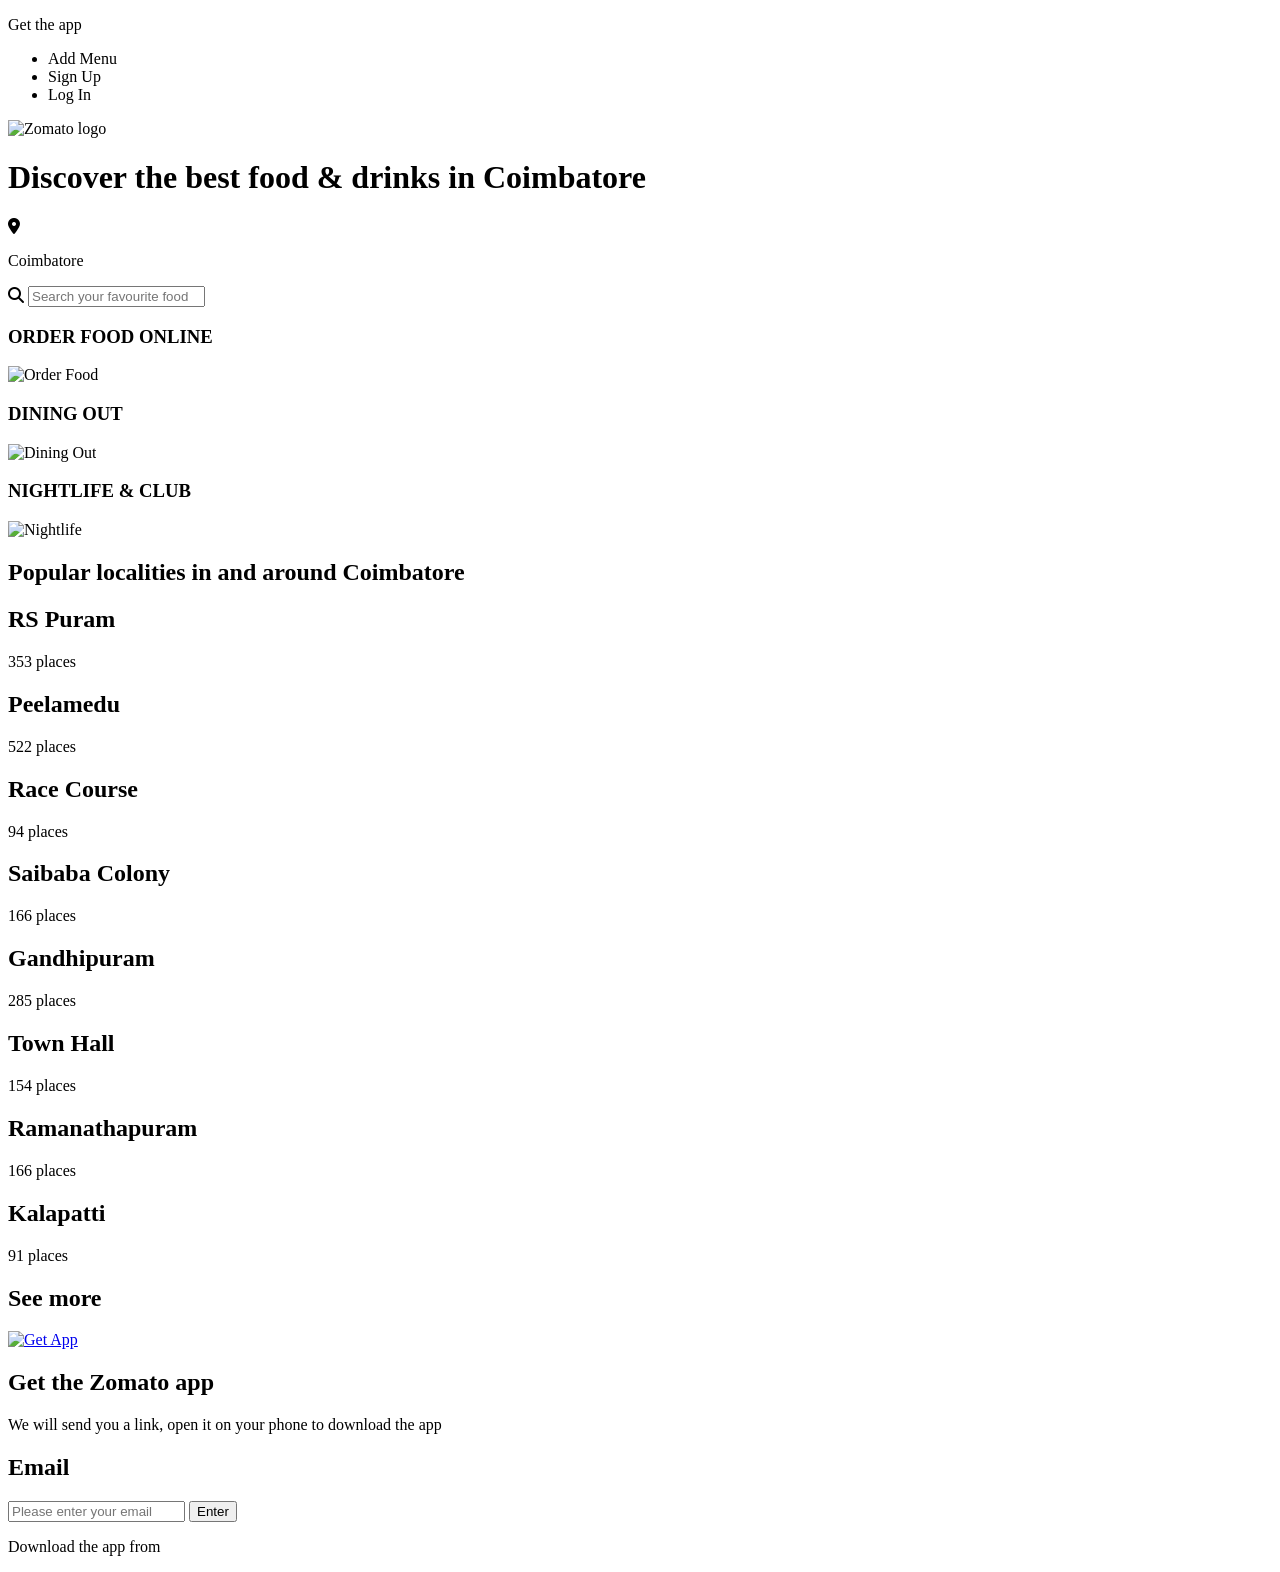
==== index.html @ 3eed9ab5 "Update stylesheet and script file references" ====
<!DOCTYPE html>
<html lang="en">
<head>
  <meta charset="UTF-8" />
  <meta name="viewport" content="width=device-width, initial-scale=1.0" />
  <title>Zomato</title>
  <link rel="icon" href="https://b.zmtcdn.com/images/logo/zomato_logo_2017.png?output-format=webp" />
  <link rel="stylesheet" href="https://cdnjs.cloudflare.com/ajax/libs/font-awesome/6.6.0/css/all.min.css" crossorigin="anonymous" />
  <link rel="stylesheet" href="style.css" />
</head>
<body>

  <!-- HEADER -->
  <header>
    <div class="nav">
      <p>Get the app</p>
      <ul class="nav-bar">
        <li>Add Menu</li>
        <li>Sign Up</li>
        <li>Log In</li>
      </ul>
    </div>
    <div class="head">
      <img class="logo" src="https://b.zmtcdn.com/web_assets/8313a97515fcb0447d2d77c276532a511583262271.png" alt="Zomato logo" />
      <h1>Discover the best food & drinks in Coimbatore</h1>
      <div class="search">
        <div class="search-item1">
          <i class="fa-solid fa-location-dot"></i>
          <p>Coimbatore</p>
        </div>
        <div class="search-item2">
          <i class="fa-solid fa-magnifying-glass"></i>
          <input type="text" placeholder="Search your favourite food" />
        </div>
      </div>
    </div>
  </header>

  <!-- SECTION CARDS -->
  <section class="section">
    <div class="section-item1">
      <h3>ORDER FOOD ONLINE</h3>
      <img src="https://b.zmtcdn.com/webFrontend/e5b8785c257af2a7f354f1addaf37e4e1647364814.jpeg" alt="Order Food" />
    </div>
    <div class="section-item1">
      <h3>DINING OUT</h3>
      <img src="https://b.zmtcdn.com/webFrontend/d026b357feb0d63c997549f6398da8cc1647364915.jpeg" alt="Dining Out" />
    </div>
    <div class="section-item1">
      <h3>NIGHTLIFE & CLUB</h3>
      <img src="https://b.zmtcdn.com/webFrontend/d9d80ef91cb552e3fdfadb3d4f4379761647365057.jpeg" alt="Nightlife" />
    </div>
  </section>

  <!-- LOCALITIES -->
  <section class="section-head">
    <h1>Popular localities in and around Coimbatore</h1>
    <div class="row1">
      <div class="section1">
        <div class="section11-item"><h1>RS Puram</h1><p>353 places</p></div>
        <div class="section11-item"><h1>Peelamedu</h1><p>522 places</p></div>
        <div class="section11-item"><h1>Race Course</h1><p>94 places</p></div>
      </div>
      <div class="section2">
        <div class="section12-item"><h1>Saibaba Colony</h1><p>166 places</p></div>
        <div class="section12-item"><h1>Gandhipuram</h1><p>285 places</p></div>
        <div class="section12-item"><h1>Town Hall</h1><p>154 places</p></div>
      </div>
      <div class="section3">
        <div class="section13-item"><h1>Ramanathapuram</h1><p>166 places</p></div>
        <div class="section13-item"><h1>Kalapatti</h1><p>91 places</p></div>
        <div class="section13-item"><h2>See more</h2></div>
      </div>
    </div>
  </section>

  <!-- ABOUT SECTION -->
  <section class="about">
    <div class="about1">
      <a href="https://www.zomato.com/mobile">
        <img src="https://b.zmtcdn.com/data/o2_assets/a500ffc2ab483bc6a550aa635f4e55531648107832.png" alt="Get App" />
      </a>
    </div>
    <div class="about2">
      <h1>Get the Zomato app</h1>
      <p>We will send you a link, open it on your phone to download the app</p>
      <div class="email">
        <h1>Email</h1>
        <input type="text" placeholder="Please enter your email" />
        <button type="button">Enter</button>
        <p>Download the app from</p>
      </div>
    </div>
  </section>

  <!-- JavaScript -->
  <script src="script.js"></script>
</body>
</html>
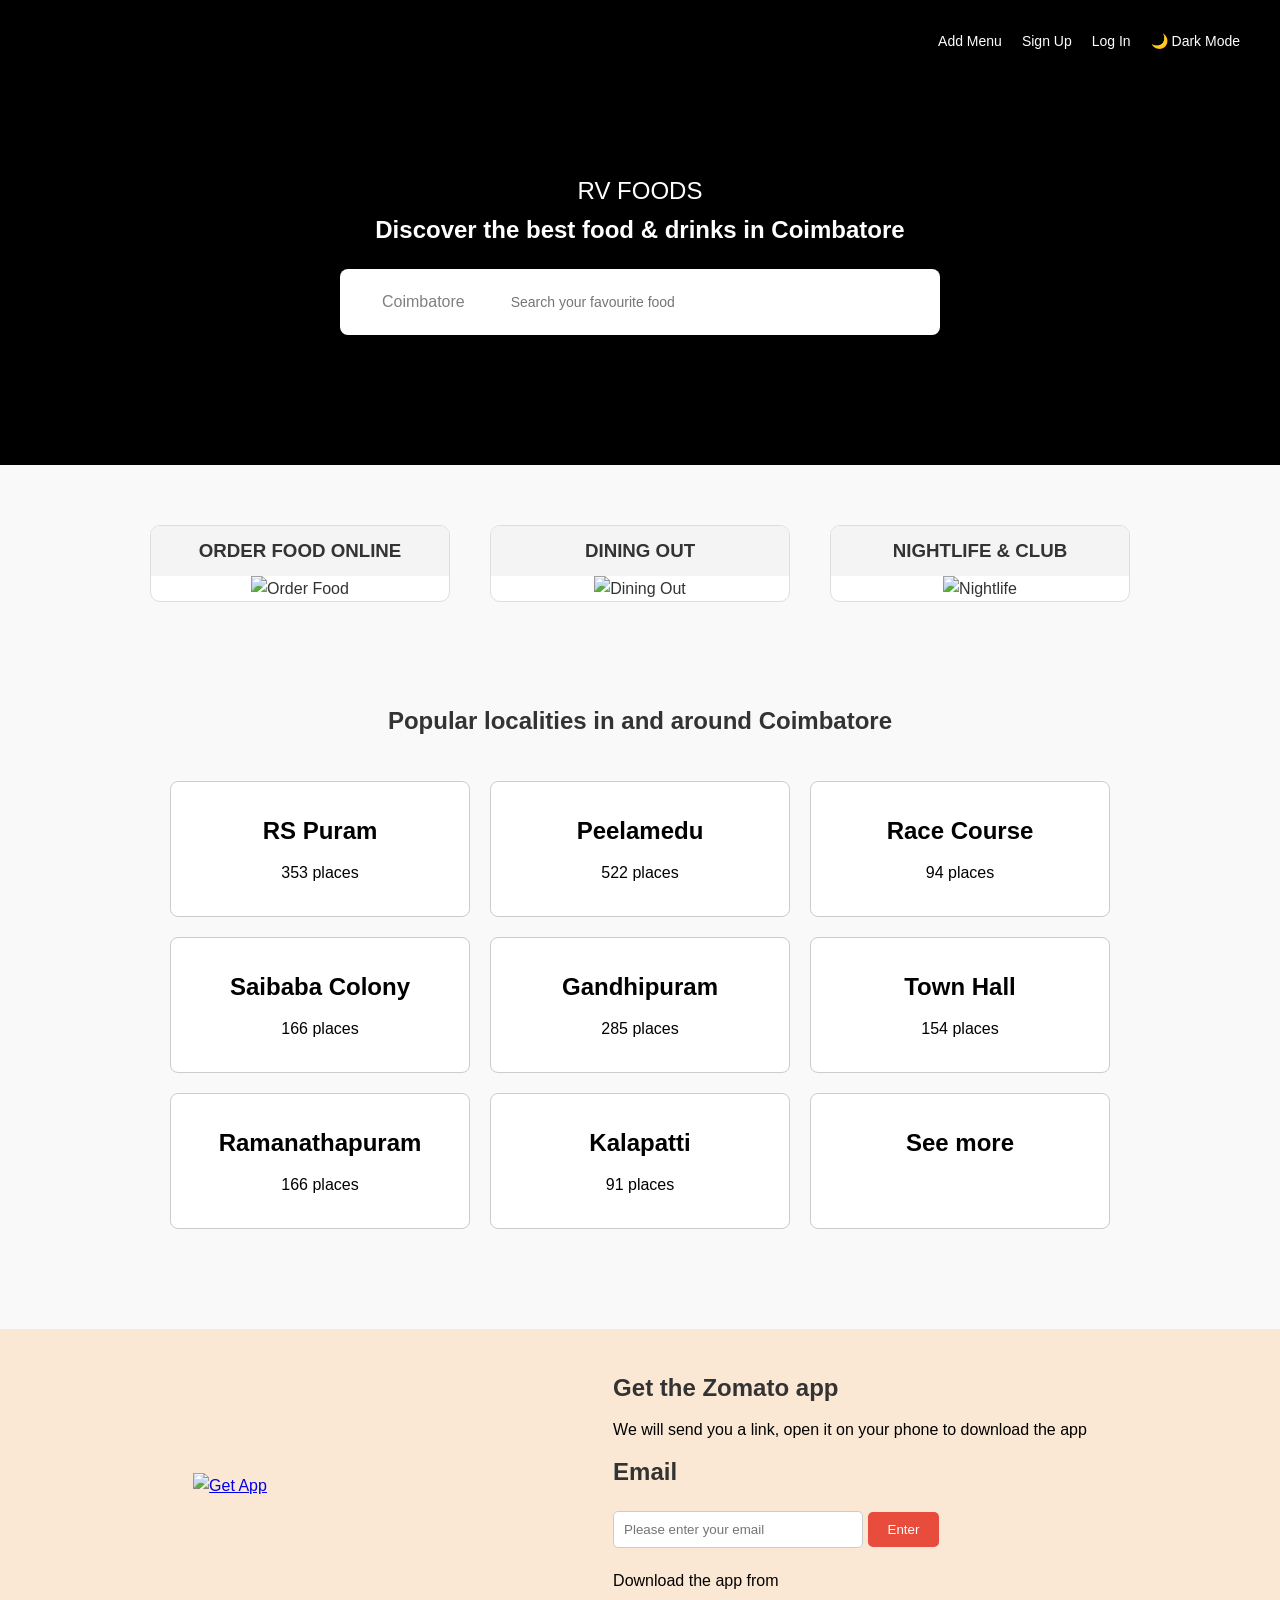
==== commit dd620bbb: "Change branding from Zomato to RV Foods Updated the HTML structure and content from Zomato to RV Foo" ====
--- a/index.html
+++ b/index.html
@@ -3,10 +3,10 @@
 <head>
   <meta charset="UTF-8" />
   <meta name="viewport" content="width=device-width, initial-scale=1.0" />
-  <title>Zomato</title>
-  <link rel="icon" href="https://b.zmtcdn.com/images/logo/zomato_logo_2017.png?output-format=webp" />
+  <title>RV</title>
+  <link rel="icon" href="https://cdn-icons-png.flaticon.com/128/1037/1037762.png" />
   <link rel="stylesheet" href="https://cdnjs.cloudflare.com/ajax/libs/font-awesome/6.6.0/css/all.min.css" crossorigin="anonymous" />
-  <link rel="stylesheet" href="style.css" />
+  <link rel="stylesheet" href="zomato.css" />
 </head>
 <body>
 
@@ -15,14 +15,16 @@
     <div class="nav">
       <p>Get the app</p>
       <ul class="nav-bar">
-        <li>Add Menu</li>
-        <li>Sign Up</li>
-        <li>Log In</li>
-      </ul>
+    <li>Add Menu</li>
+    <li>Sign Up</li>
+    <li>Log In</li>
+    <li id="theme-toggle">🌙 Dark Mode</li>
+</ul>
     </div>
     <div class="head">
-      <img class="logo" src="https://b.zmtcdn.com/web_assets/8313a97515fcb0447d2d77c276532a511583262271.png" alt="Zomato logo" />
-      <h1>Discover the best food & drinks in Coimbatore</h1>
+    
+     <h1>RV FOODS</h1>
+      <h2>Discover the best food & drinks in Coimbatore</h2>
       <div class="search">
         <div class="search-item1">
           <i class="fa-solid fa-location-dot"></i>
@@ -94,6 +96,6 @@
   </section>
 
   <!-- JavaScript -->
-  <script src="script.js"></script>
+  <script src="zomato.js"></script>
 </body>
 </html>
--- a/zomato.css
+++ b/zomato.css
@@ -0,0 +1,198 @@
+/* Reset default browser styles */
+* {
+  margin: 0;
+  padding: 0;
+  box-sizing: border-box;
+}
+
+body {
+  font-family: Arial, sans-serif;
+  background-color: #f9f9f9;
+  color: #333;
+  line-height: 1.6;
+}
+
+
+header {
+  background-color: #000000;
+  color: white;
+  padding: 20px 0;
+  position: relative;
+}
+
+.nav {
+  display: flex;
+  justify-content: space-between;
+  align-items: center;
+  padding: 0 40px;
+  font-size: 14px;
+}
+
+.nav div {
+  color: white;
+}
+
+.nav-bar {
+  list-style: none;
+  display: flex;
+  gap: 20px;
+  color: white;
+}
+
+.nav-bar li:hover {
+  color: red;
+  transition: 0.3s;
+  cursor: pointer;
+}
+
+.head {
+text-align: center;
+margin-top: 20px;
+padding: 90px 0; 
+background-image: url("https://b.zmtcdn.com/web_assets/81f3ff974d82520780078ba1cfbd453a1583259680.png");
+background-size: cover;
+background-position: center;
+background-repeat: no-repeat;
+position: relative;
+color: #fff;
+}
+
+
+.logo {
+  width: 300px;
+  margin-bottom: 20px;
+}
+
+.head h1 {
+  font-size: 24px;
+  font-weight: 300;
+  color: #fff;
+}
+
+.search {
+  background-color: white;
+  border-radius: 8px;
+  margin: 20px auto;
+  display: flex;
+  width: 600px;
+  padding: 10px;
+  box-shadow: 0 2px 4px rgba(0,0,0,0.1);
+}
+
+.search-item1, .search-item2 {
+  display: flex;
+  align-items: center;
+  padding: 0 10px;
+}
+
+.search-item1 p {
+  margin-left: 10px;
+  color: gray;
+}
+
+.search-item2 input {
+  border: none;
+  outline: none;
+  width: 100%;
+  font-size: 14px;
+  padding-left: 10px;
+}
+.section {
+  display: flex;
+  justify-content: center;
+  gap: 40px;
+  padding: 60px 20px;
+}
+
+.section-item1 {
+  width: 300px;
+  border: 1px solid #ddd;
+  border-radius: 10px;
+  background-color: #fff;
+  overflow: hidden;
+  transition: transform 0.3s;
+  text-align: center;
+}
+
+.section-item1:hover {
+  transform: scale(1.05);
+}
+
+.section-item1 img {
+  width: 100%;
+  height: auto;
+}
+
+.section-item1 h3 {
+  padding: 10px;
+  background-color: #f4f4f4;
+}
+
+/* Popular locations */
+.section-head h1 {
+  text-align: center;
+  margin-top: 40px;
+  font-size: 24px;
+}
+
+.row1 {
+  padding: 40px 20px;
+}
+
+.section1, .section2, .section3 {
+  display: flex;
+  justify-content: center;
+  gap: 20px;
+  margin-bottom: 20px;
+  flex-wrap: wrap;
+}
+
+.section11-item, .section12-item, .section13-item {
+  background-color: white;
+  padding: 20px;
+  border-radius: 8px;
+  border: 1px solid #ccc;
+  width: 300px;
+  text-align: center;
+}
+
+.section11-item h1, .section12-item h1, .section13-item h1, .section13-item h2, p {
+  color: #000;
+  margin: 10px 0;
+}
+
+/* About section */
+.about {
+  display: flex;
+  justify-content: space-around;
+  align-items: center;
+  background-color: #fbe8d4;
+  padding: 40px 20px;
+  margin-top: 40px;
+}
+
+.about1 img {
+  width: 250px;
+  height: auto;
+}
+
+.about2 h1 {
+  margin-bottom: 10px;
+}
+
+.about2 input {
+  padding: 10px;
+  width: 250px;
+  margin: 10px 0;
+  border: 1px solid #ccc;
+  border-radius: 5px;
+}
+
+.about2 button {
+  padding: 10px 20px;
+  background-color: #e74c3c;
+  color: white;
+  border: none;
+  border-radius: 5px;
+  cursor: pointer;
+}
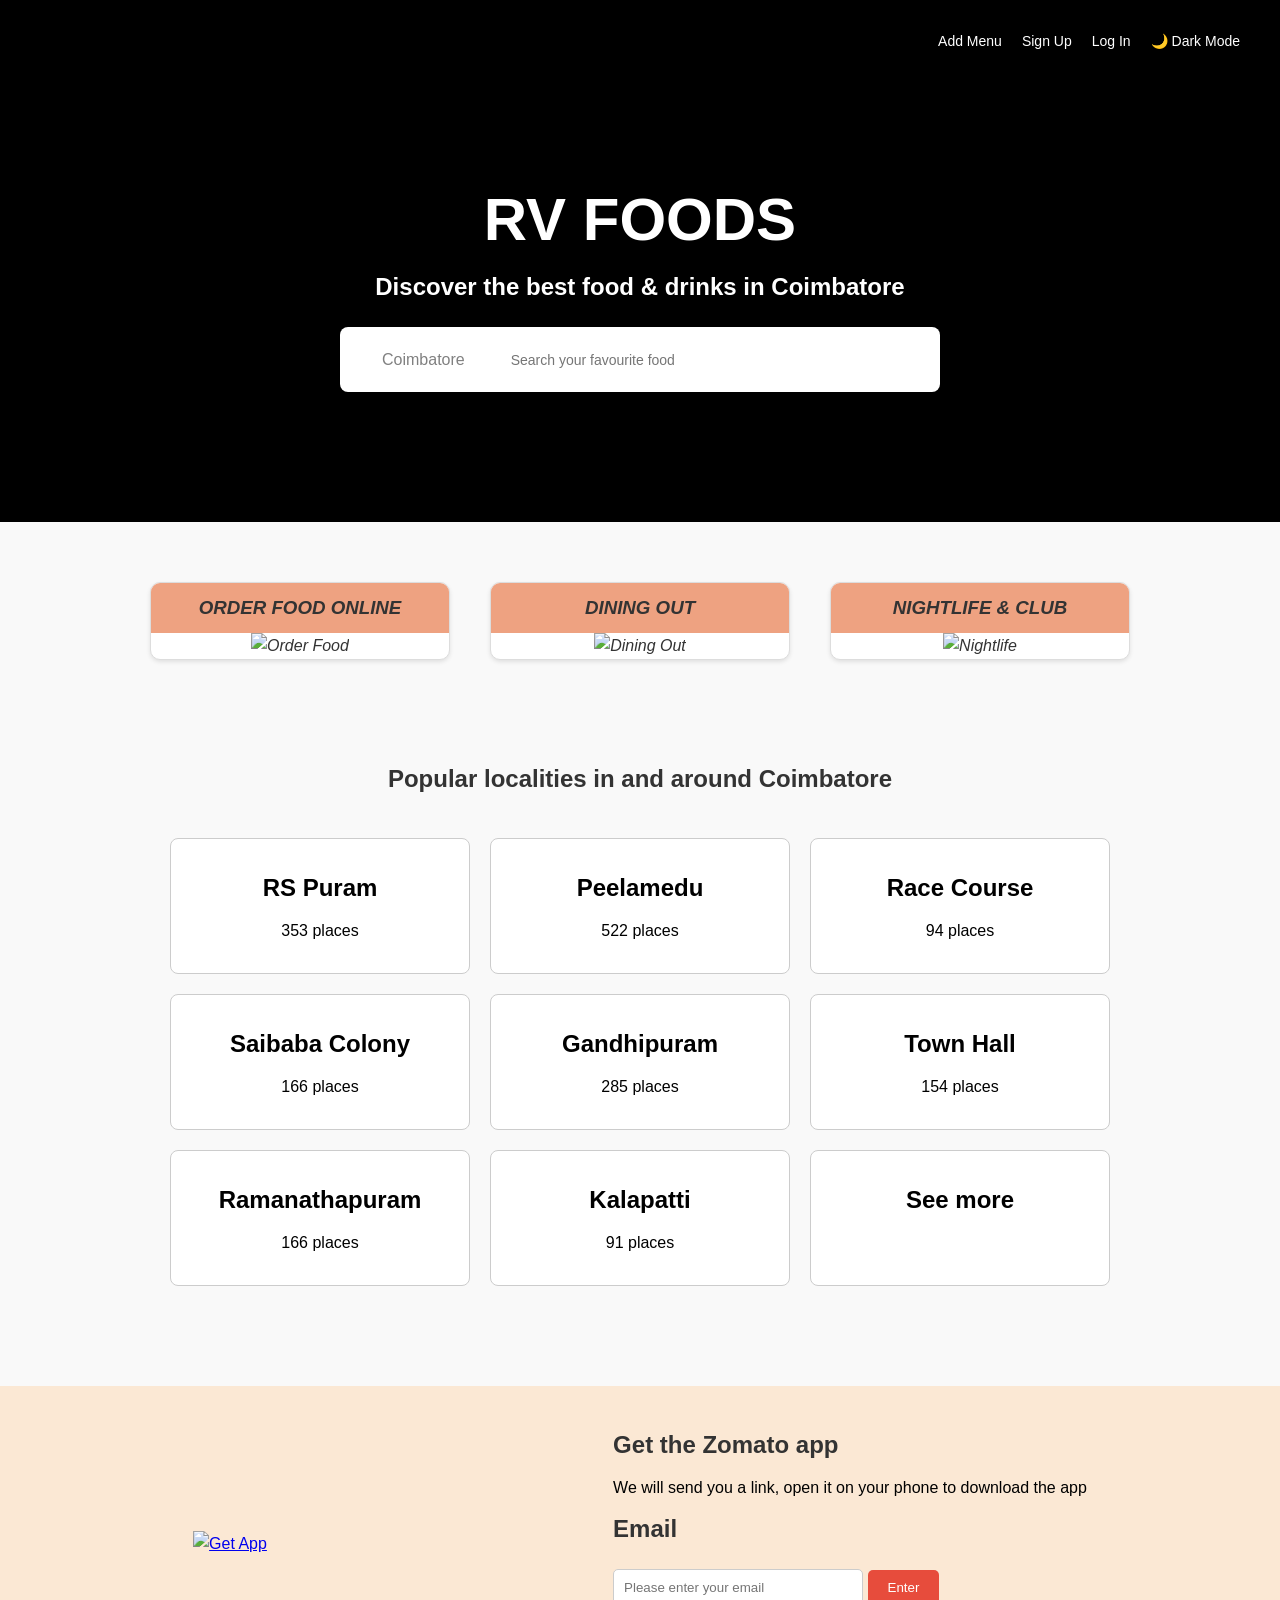
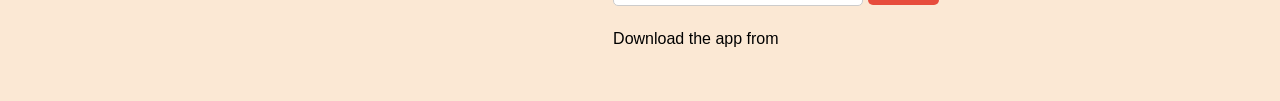
==== commit 4beeb058: "Update stylesheet and script links in index.html Updated the stylesheet link from 'zomato.css' to 's" ====
--- a/index.html
+++ b/index.html
@@ -6,7 +6,7 @@
   <title>RV</title>
   <link rel="icon" href="https://cdn-icons-png.flaticon.com/128/1037/1037762.png" />
   <link rel="stylesheet" href="https://cdnjs.cloudflare.com/ajax/libs/font-awesome/6.6.0/css/all.min.css" crossorigin="anonymous" />
-  <link rel="stylesheet" href="zomato.css" />
+  <link rel="stylesheet" href="style.css" />
 </head>
 <body>
 
@@ -96,6 +96,6 @@
   </section>
 
   <!-- JavaScript -->
-  <script src="zomato.js"></script>
+  <script src="script.js"></script>
 </body>
 </html>
--- a/style.css
+++ b/style.css
@@ -0,0 +1,270 @@
+* {
+  margin: 0;
+  padding: 0;
+  box-sizing: border-box;
+}
+
+body {
+  font-family: Arial, sans-serif;
+  background-color: #f9f9f9;
+  color: #333;
+  line-height: 1.6;
+}
+
+
+header {
+  background-color: #000000;
+  color: white;
+  padding: 20px 0;
+  position: relative;
+}
+
+.nav {
+  display: flex;
+  justify-content: space-between;
+  align-items: center;
+  padding: 0 40px;
+  font-size: 14px;
+}
+
+.nav div {
+  color: white;
+}
+
+.nav-bar {
+  list-style: none;
+  display: flex;
+  gap: 20px;
+  color: white;
+}
+
+.nav-bar li:hover {
+  color: red;
+  transition: 0.3s;
+  cursor: pointer;
+}
+
+.head {
+text-align: center;
+margin-top: 20px;
+padding: 90px 0; 
+background-image: url("https://b.zmtcdn.com/web_assets/81f3ff974d82520780078ba1cfbd453a1583259680.png");
+background-size: cover;
+background-position: center;
+background-repeat: no-repeat;
+position: relative;
+color: #fff;
+}
+
+
+.logo {
+  width: 300px;
+  margin-bottom: 20px;
+}
+
+.head h1 {
+  font-size: 60px;
+  font-weight: 800;
+  color: #fff;
+  font-style: roboto;
+}
+
+.search {
+  background-color: white;
+  border-radius: 8px;
+  margin: 20px auto;
+  display: flex;
+  width: 600px;
+  padding: 10px;
+  box-shadow: 0 2px 4px rgba(0,0,0,0.1);
+}
+
+.search-item1, .search-item2 {
+  display: flex;
+  align-items: center;
+  padding: 0 10px;
+}
+
+.search-item1 p {
+  margin-left: 10px;
+  color: gray;
+}
+
+.search-item2 input {
+  border: none;
+  outline: none;
+  width: 100%;
+  font-size: 14px;
+  padding-left: 10px;
+}
+.section {
+  display: flex;
+  justify-content: center;
+  gap: 40px;
+  padding: 60px 20px;
+}
+
+.section-item1 {
+  width: 300px;
+  border: 1px solid #ddd;
+  border-radius: 10px;
+  background-color: #fff;
+  overflow: hidden;
+  transition: transform 0.3s;
+  text-align: center;
+  box-shadow: 0 2px 4px rgba(0,0,0,0.1);
+  font-style: italic;
+}
+
+.section-item1:hover {
+  transform: scale(1.05);
+}
+
+.section-item1 img {
+  width: 100%;
+  height: 100%; 
+  object-fit: cover;
+}
+
+.section-item1 h3 {
+  padding: 10px;
+  background-color: #eea281;
+}
+
+.section-head h1 {
+  text-align: center;
+  margin-top: 40px;
+  font-size: 24px;
+}
+
+.row1 {
+  padding: 40px 20px;
+}
+
+.section1, .section2, .section3 {
+  display: flex;
+  justify-content: center;
+  gap: 20px;
+  margin-bottom: 20px;
+  flex-wrap: wrap;
+  
+}
+
+
+.section11-item, .section12-item, .section13-item {
+  background-color: white;
+  padding: 20px;
+  border-radius: 8px;
+  border: 1px solid #ccc;
+  width: 300px;
+  text-align: center;
+
+}
+.section11-item:hover, .section12-item:hover, .section13-item:hover {
+  box-shadow: 0 4px 8px rgba(0,0,0,0.1);
+  transition-duration: 0.1s;
+  cursor: pointer;
+}
+.section11-item h1, .section12-item h1, .section13-item h1, .section13-item h2, p {
+  color: #000;
+  margin: 10px 0;
+  box-shadow: inset;
+}
+
+.about {
+  display: flex;
+  justify-content: space-around;
+  align-items: center;
+  background-color: #fbe8d4;
+  padding: 40px 20px;
+  margin-top: 40px;
+}
+
+.about1 img {
+  width: 250px;
+  height: auto;
+}
+
+.about2 h1 {
+  margin-bottom: 10px;
+}
+
+.about2 input {
+  padding: 10px;
+  width: 250px;
+  margin: 10px 0;
+  border: 1px solid #ccc;
+  border-radius: 5px;
+}
+
+.about2 button {
+  padding: 10px 20px;
+  background-color: #e74c3c;
+  color: white;
+  border: none;
+  border-radius: 5px;
+  cursor: pointer;
+}
+
+
+.dark-mode {
+  background-color: #121212;
+  color: white;
+}
+
+.dark-mode header,
+.dark-mode .section-item1,
+.dark-mode .section11-item,
+.dark-mode .section12-item,
+.dark-mode .section13-item,
+.dark-mode .about {
+  background-color: #1f1f1f;
+  color: white;
+}
+
+.dark-mode h1,
+.dark-mode h2,
+.dark-mode h3,
+.dark-mode p {
+  color: white;
+}
+
+
+@media (max-width: 768px) {
+
+  .nav {
+    flex-direction: column;
+    gap: 15px;
+  }
+
+  .nav-bar {
+    flex-direction: column;
+    align-items: center;
+  }
+
+  .search {
+    width: 90%;
+    flex-direction: column;
+  }
+
+  .section {
+    flex-direction: column;
+    align-items: center;
+  }
+
+  .about {
+    flex-direction: column;
+    text-align: center;
+  }
+
+  .section1,
+  .section2,
+  .section3 {
+    flex-direction: column;
+    align-items: center;
+  }
+
+  .about2 input {
+    width: 100%;
+  }
+}
